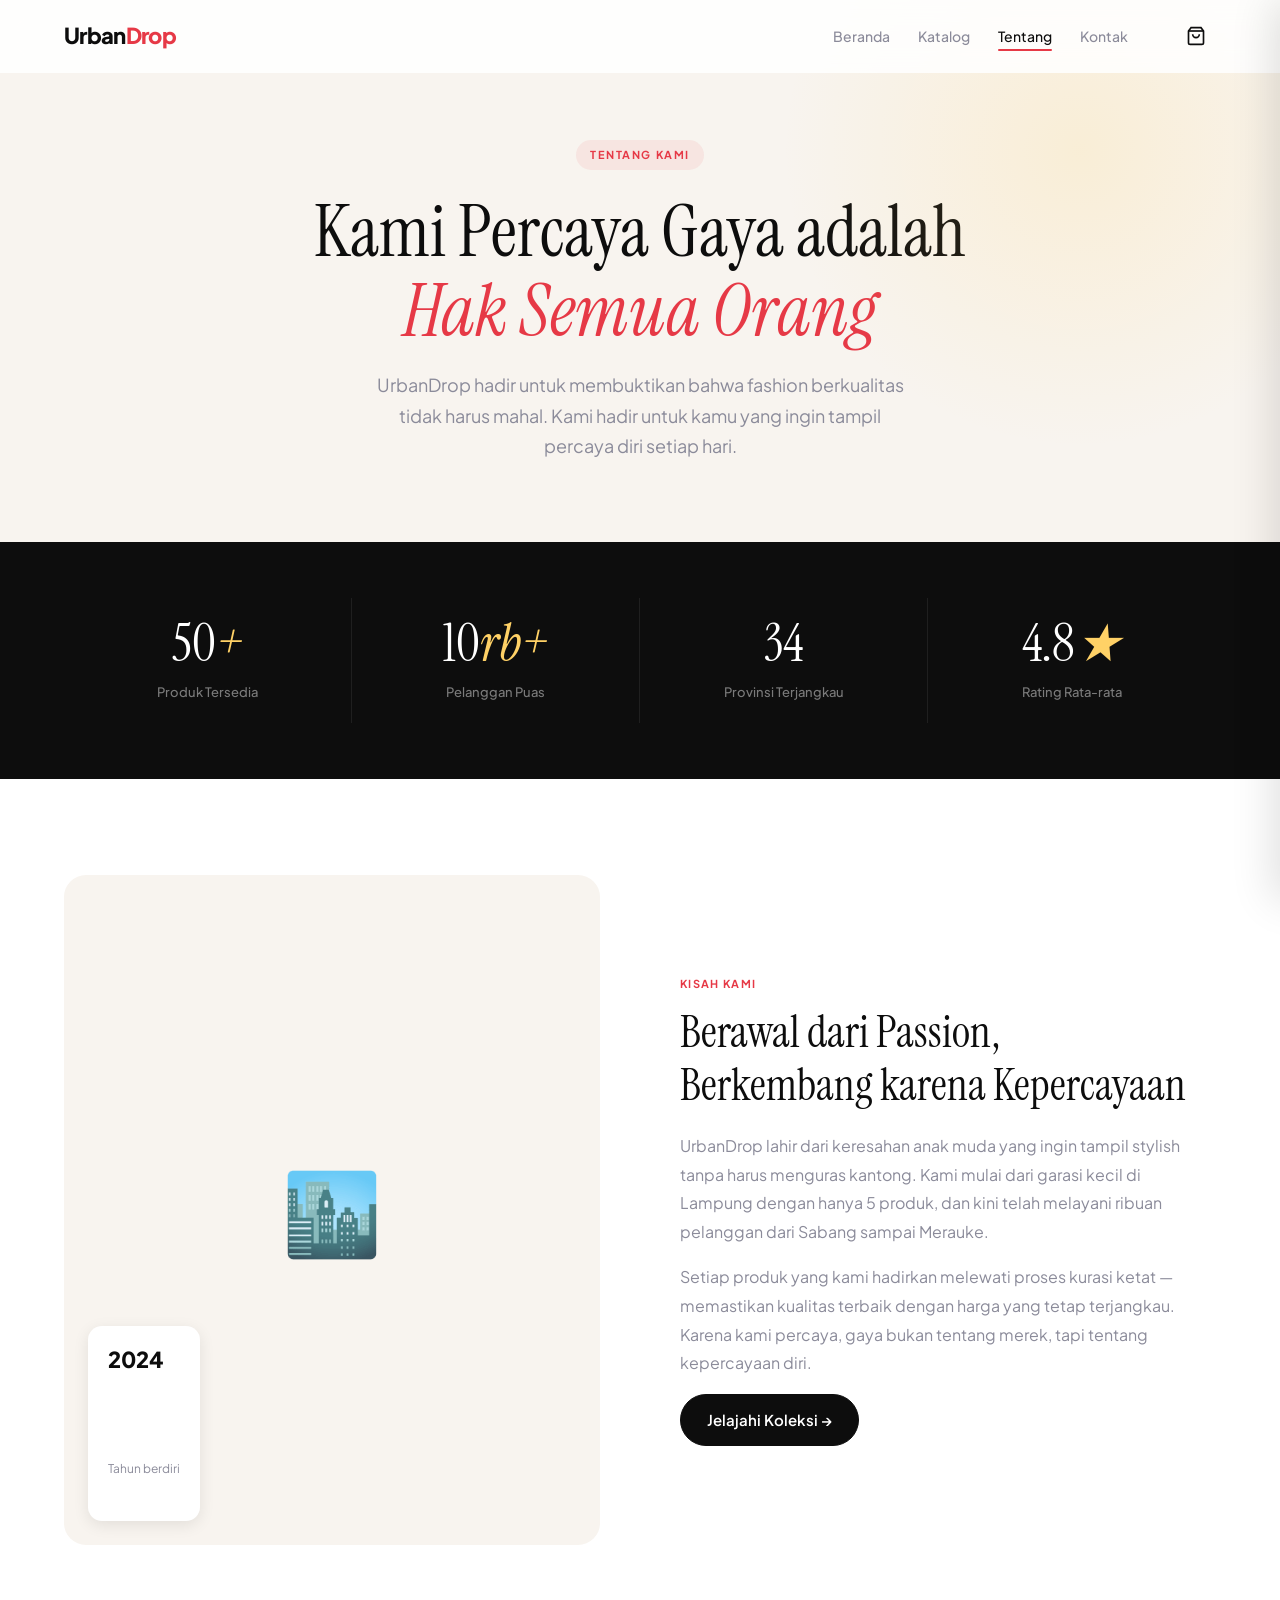
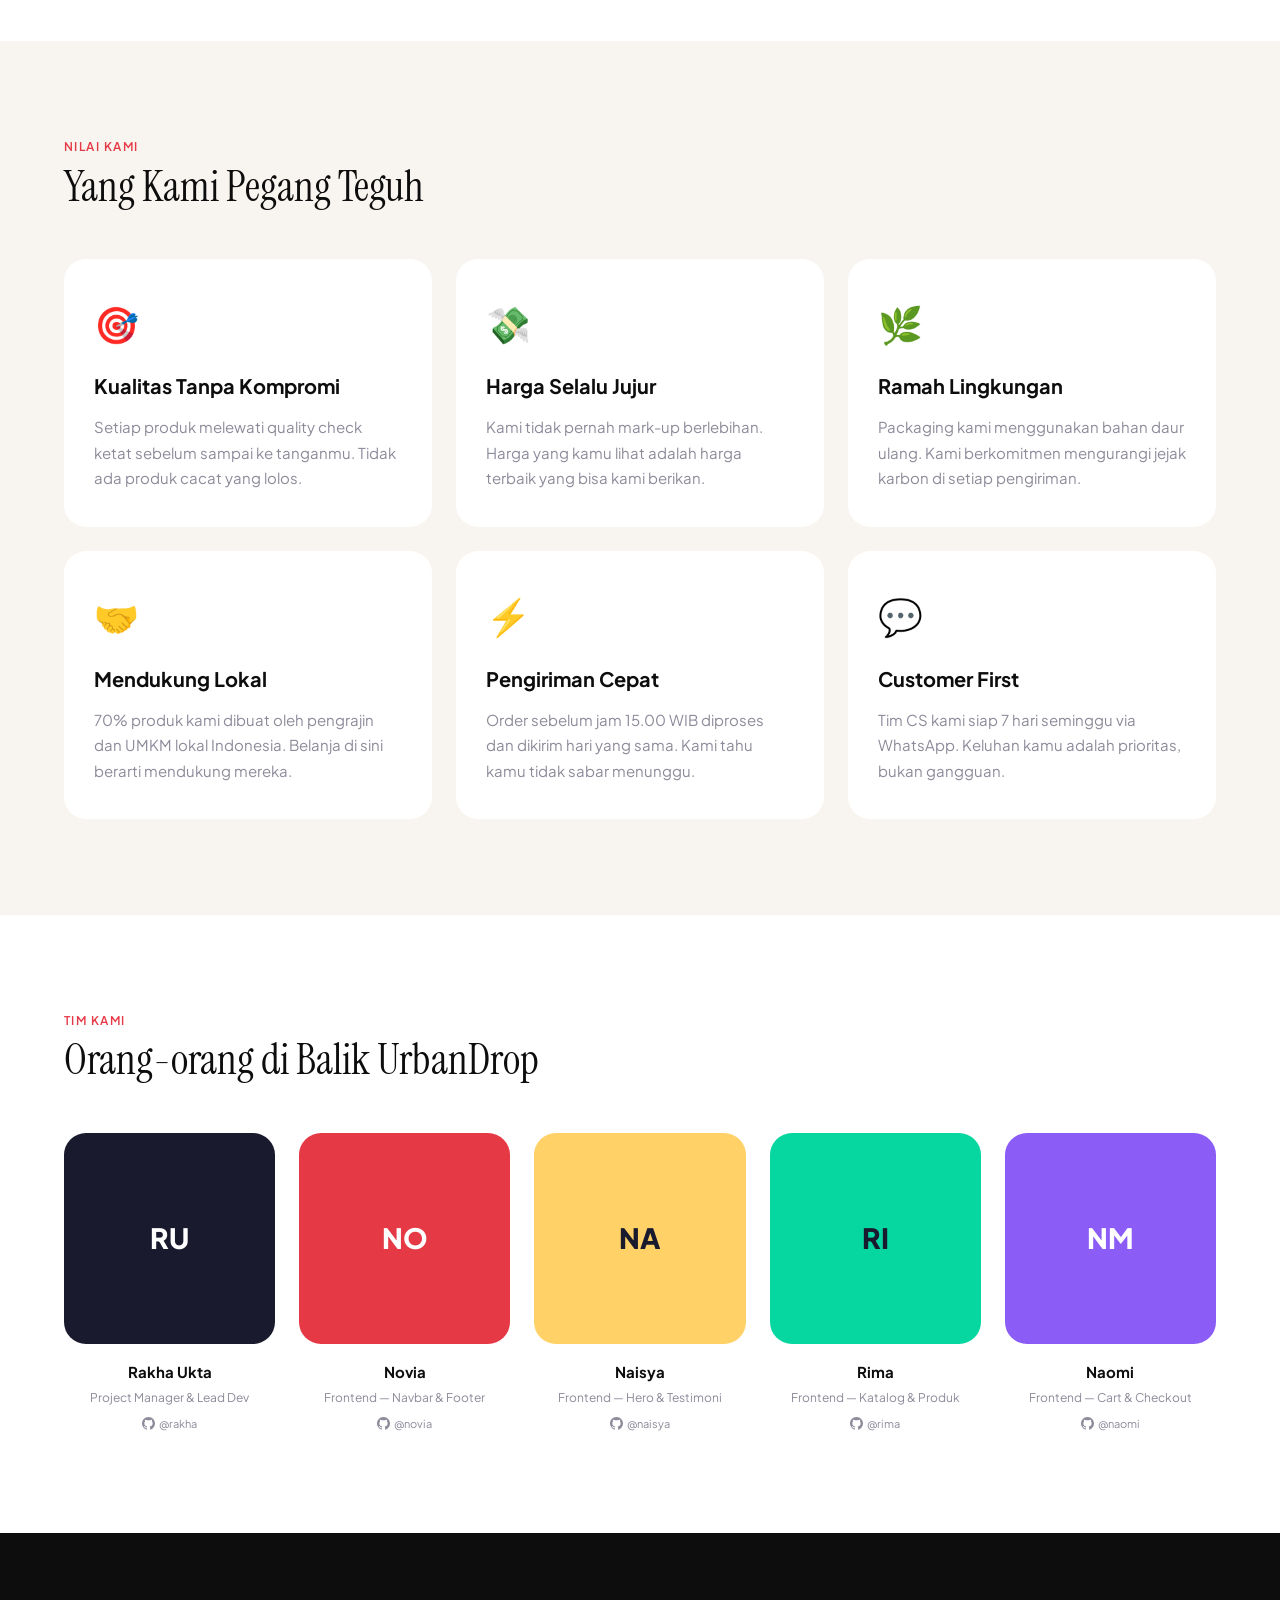
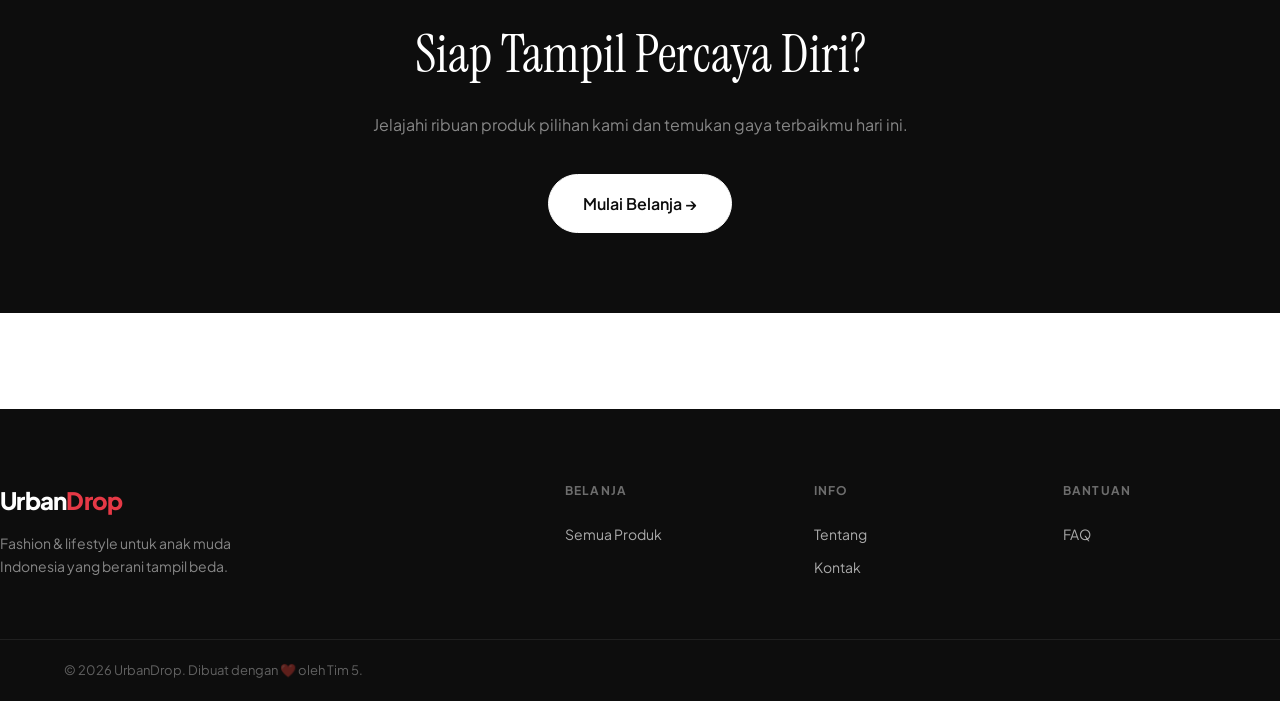
==== pages/about.html @ ba740ab7 "feat : added contents in about.html" ====
<!DOCTYPE html>
<html lang="id">
<head>
  <meta charset="UTF-8" />
  <meta name="viewport" content="width=device-width, initial-scale=1.0" />
  <title>Tentang Kami — UrbanDrop</title>
  <link rel="preconnect" href="https://fonts.googleapis.com" />
  <link href="https://fonts.googleapis.com/css2?family=Plus+Jakarta+Sans:wght@300;400;500;600;700;800&family=Instrument+Serif:ital@0;1&display=swap" rel="stylesheet" />
  <link rel="stylesheet" href="../css/base.css" />
  <link rel="stylesheet" href="../css/navbar.css" />
  <link rel="stylesheet" href="../css/footer.css" />
  <link rel="stylesheet" href="../css/cart.css" />
  <style>

    /* Page Hero */
    .about-hero {
      padding-top: 140px;
      padding-bottom: 80px;
      background: var(--cream);
      text-align: center;
      position: relative;
      overflow: hidden;
    }
    .about-hero::before {
      content: '';
      position: absolute;
      width: 600px; height: 600px;
      border-radius: 50%;
      background: radial-gradient(circle, rgba(255,209,102,.18) 0%, transparent 70%);
      top: -150px; right: -100px;
      pointer-events: none;
    }
    .about-hero__label {
      display: inline-block;
      font-size: 11px;
      font-weight: 700;
      letter-spacing: .14em;
      text-transform: uppercase;
      color: var(--accent-2);
      background: rgba(230,57,70,.08);
      padding: 6px 14px;
      border-radius: var(--radius-pill);
      margin-bottom: 22px;
    }
    .about-hero__title {
      font-family: var(--font-serif);
      font-size: clamp(40px, 7vw, 72px);
      font-weight: 400;
      line-height: 1.1;
      color: var(--black);
      margin-bottom: 20px;
      max-width: 760px;
      margin-left: auto;
      margin-right: auto;
    }
    .about-hero__title em { font-style: italic; color: var(--accent-2); }
    .about-hero__sub {
      font-size: 18px;
      color: var(--muted);
      line-height: 1.7;
      max-width: 540px;
      margin: 0 auto;
    }

    /* Stats */
    .stats-strip {
      background: var(--black);
      padding: 56px 0;
    }
    .stats-grid {
      display: grid;
      grid-template-columns: repeat(4, 1fr);
      gap: 0;
    }
    .stat-item {
      text-align: center;
      padding: 20px;
      border-right: 1px solid rgba(255,255,255,.08);
    }
    .stat-item:last-child { border-right: none; }
    .stat-item__num {
      display: block;
      font-family: var(--font-serif);
      font-size: clamp(36px, 5vw, 52px);
      font-weight: 400;
      color: var(--white);
      line-height: 1;
      margin-bottom: 8px;
    }
    .stat-item__num em { font-style: italic; color: var(--gold); }
    .stat-item__label {
      font-size: 13px;
      color: rgba(255,255,255,.45);
      font-weight: 500;
    }

    /* Story Section */
    .story-section { padding: var(--section-gap) 0; }
    .story-layout {
      display: grid;
      grid-template-columns: 1fr 1fr;
      gap: 80px;
      align-items: center;
    }
    .story-visual {
      background: var(--cream);
      border-radius: var(--radius-lg);
      aspect-ratio: 4/5;
      display: flex;
      align-items: center;
      justify-content: center;
      font-size: 80px;
      position: relative;
      overflow: hidden;
    }
    .story-visual__badge {
      position: absolute;
      bottom: 24px; left: 24px;
      background: var(--white);
      border-radius: var(--radius-md);
      padding: 16px 20px;
      box-shadow: var(--shadow-md);
    }
    .story-visual__badge strong { display: block; font-size: 22px; font-weight: 800; }
    .story-visual__badge span  { font-size: 12px; color: var(--muted); }
    .story-eyebrow {
      font-size: 11px;
      font-weight: 700;
      letter-spacing: .12em;
      text-transform: uppercase;
      color: var(--accent-2);
      margin-bottom: 14px;
    }
    .story-title {
      font-family: var(--font-serif);
      font-size: clamp(30px, 4vw, 44px);
      font-weight: 400;
      line-height: 1.2;
      color: var(--black);
      margin-bottom: 20px;
    }
    .story-body {
      font-size: 16px;
      color: var(--muted);
      line-height: 1.8;
      margin-bottom: 16px;
    }

    /* Values */
    .values-section {
      padding: var(--section-gap) 0;
      background: var(--cream);
    }
    .values-grid {
      display: grid;
      grid-template-columns: repeat(3, 1fr);
      gap: 24px;
      margin-top: 48px;
    }
    .value-card {
      background: var(--white);
      border-radius: var(--radius-lg);
      padding: 36px 30px;
      transition: all var(--ease);
    }
    .value-card:hover { transform: translateY(-4px); box-shadow: var(--shadow-md); }
    .value-card__icon {
      font-size: 36px;
      margin-bottom: 18px;
      display: block;
    }
    .value-card__title {
      font-size: 20px;
      font-weight: 700;
      margin-bottom: 12px;
      color: var(--black);
    }
    .value-card__desc {
      font-size: 15px;
      color: var(--muted);
      line-height: 1.7;
    }

    /* Team */
    .team-section { padding: var(--section-gap) 0; }
    .team-grid {
      display: grid;
      grid-template-columns: repeat(5, 1fr);
      gap: 24px;
      margin-top: 48px;
    }
    .team-card {
      text-align: center;
    }
    .team-card__avatar {
      width: 100%;
      aspect-ratio: 1;
      border-radius: var(--radius-lg);
      display: flex;
      align-items: center;
      justify-content: center;
      font-size: 48px;
      margin-bottom: 16px;
      font-family: var(--font-display);
      font-weight: 800;
      font-size: 28px;
      color: var(--white);
    }
    .team-card__name {
      font-size: 15px;
      font-weight: 700;
      color: var(--black);
      margin-bottom: 4px;
    }
    .team-card__role {
      font-size: 12px;
      color: var(--muted);
    }
    .team-card__github {
      display: inline-flex;
      align-items: center;
      gap: 4px;
      font-size: 11px;
      color: var(--muted);
      margin-top: 8px;
      transition: color var(--ease);
    }
    .team-card__github:hover { color: var(--black); }

    /* CTA Strip */
    .about-cta {
      background: var(--black);
      padding: 80px 0;
      text-align: center;
    }
    .about-cta h2 {
      font-family: var(--font-serif);
      font-size: clamp(32px, 5vw, 52px);
      font-weight: 400;
      color: var(--white);
      margin-bottom: 16px;
    }
    .about-cta p {
      font-size: 16px;
      color: rgba(255,255,255,.5);
      margin-bottom: 36px;
    }

    @media (max-width: 960px) {
      .stats-grid { grid-template-columns: repeat(2, 1fr); }
      .stat-item:nth-child(2) { border-right: none; }
      .story-layout { grid-template-columns: 1fr; gap: 40px; }
      .story-visual { max-width: 400px; margin: 0 auto; }
      .values-grid { grid-template-columns: repeat(2, 1fr); }
      .team-grid   { grid-template-columns: repeat(3, 1fr); }
    }
    @media (max-width: 600px) {
      .values-grid { grid-template-columns: 1fr; }
      .team-grid   { grid-template-columns: repeat(2, 1fr); }
    }
  </style>
</head>
<body>

  <!-- NAVBAR (NOVIA) -->
  <header class="navbar" id="navbar">
    <div class="container navbar__inner">
      <a href="../index.html" class="navbar__logo">Urban<span>Drop</span></a>
      <nav class="navbar__links" id="navLinks">
        <a href="../index.html" class="nav-link">Beranda</a>
        <a href="catalog.html" class="nav-link">Katalog</a>
        <a href="about.html" class="nav-link active">Tentang</a>
        <a href="contact.html" class="nav-link">Kontak</a>
      </nav>
      <div class="navbar__actions">
        <button class="btn-icon cart-btn" id="cartToggle">
          <svg width="20" height="20" viewBox="0 0 24 24" fill="none" stroke="currentColor" stroke-width="2"><path d="M6 2 3 6v14a2 2 0 0 0 2 2h14a2 2 0 0 0 2-2V6l-3-4z"/><line x1="3" y1="6" x2="21" y2="6"/><path d="M16 10a4 4 0 0 1-8 0"/></svg>
          <span class="cart-badge" id="cartBadge">0</span>
        </button>
        <button class="hamburger" id="hamburger"><span></span><span></span><span></span></button>
      </div>
    </div>
  </header>
  <div class="mobile-nav" id="mobileNav">
    <a href="../index.html" class="mobile-nav__link" onclick="closeMobileNav()">Beranda</a>
    <a href="catalog.html" class="mobile-nav__link" onclick="closeMobileNav()">Katalog</a>
    <a href="about.html" class="mobile-nav__link" onclick="closeMobileNav()">Tentang</a>
    <a href="contact.html" class="mobile-nav__link" onclick="closeMobileNav()">Kontak</a>
  </div>

  <!-- Hero -->
  <section class="about-hero">
    <div class="container">
      <span class="about-hero__label">Tentang Kami</span>
      <h1 class="about-hero__title">
        Kami Percaya Gaya adalah<br/><em>Hak Semua Orang</em>
      </h1>
      <p class="about-hero__sub">
        UrbanDrop hadir untuk membuktikan bahwa fashion berkualitas tidak harus mahal.
        Kami hadir untuk kamu yang ingin tampil percaya diri setiap hari.
      </p>
    </div>
  </section>

  <!-- Stats -->
  <section class="stats-strip">
    <div class="container">
      <div class="stats-grid">
        <div class="stat-item" data-animate>
          <span class="stat-item__num">50<em>+</em></span>
          <span class="stat-item__label">Produk Tersedia</span>
        </div>
        <div class="stat-item" data-animate data-delay="0.1">
          <span class="stat-item__num">10<em>rb+</em></span>
          <span class="stat-item__label">Pelanggan Puas</span>
        </div>
        <div class="stat-item" data-animate data-delay="0.2">
          <span class="stat-item__num">34<em></em></span>
          <span class="stat-item__label">Provinsi Terjangkau</span>
        </div>
        <div class="stat-item" data-animate data-delay="0.3">
          <span class="stat-item__num">4.8<em>★</em></span>
          <span class="stat-item__label">Rating Rata-rata</span>
        </div>
      </div>
    </div>
  </section>

  <!-- Story -->
  <section class="story-section">
    <div class="container">
      <div class="story-layout">
        <div class="story-visual" data-animate>
          🏙️
          <div class="story-visual__badge">
            <strong>2024</strong>
            <span>Tahun berdiri</span>
          </div>
        </div>
        <div data-animate data-delay="0.15">
          <p class="story-eyebrow">Kisah Kami</p>
          <h2 class="story-title">Berawal dari Passion,<br/>Berkembang karena Kepercayaan</h2>
          <p class="story-body">
            UrbanDrop lahir dari keresahan anak muda yang ingin tampil stylish
            tanpa harus menguras kantong. Kami mulai dari garasi kecil di Lampung
            dengan hanya 5 produk, dan kini telah melayani ribuan pelanggan
            dari Sabang sampai Merauke.
          </p>
          <p class="story-body">
            Setiap produk yang kami hadirkan melewati proses kurasi ketat —
            memastikan kualitas terbaik dengan harga yang tetap terjangkau.
            Karena kami percaya, gaya bukan tentang merek, tapi tentang
            kepercayaan diri.
          </p>
          <a href="catalog.html" class="btn btn--primary">Jelajahi Koleksi →</a>
        </div>
      </div>
    </div>
  </section>

  <!-- Values -->
  <section class="values-section">
    <div class="container">
      <div class="section-header" data-animate>
        <div>
          <p class="section-eyebrow">Nilai Kami</p>
          <h2 class="section-title">Yang Kami Pegang Teguh</h2>
        </div>
      </div>
      <div class="values-grid">
        <div class="value-card" data-animate data-delay="0.1">
          <span class="value-card__icon">🎯</span>
          <h3 class="value-card__title">Kualitas Tanpa Kompromi</h3>
          <p class="value-card__desc">Setiap produk melewati quality check ketat sebelum sampai ke tanganmu. Tidak ada produk cacat yang lolos.</p>
        </div>
        <div class="value-card" data-animate data-delay="0.2">
          <span class="value-card__icon">💸</span>
          <h3 class="value-card__title">Harga Selalu Jujur</h3>
          <p class="value-card__desc">Kami tidak pernah mark-up berlebihan. Harga yang kamu lihat adalah harga terbaik yang bisa kami berikan.</p>
        </div>
        <div class="value-card" data-animate data-delay="0.3">
          <span class="value-card__icon">🌿</span>
          <h3 class="value-card__title">Ramah Lingkungan</h3>
          <p class="value-card__desc">Packaging kami menggunakan bahan daur ulang. Kami berkomitmen mengurangi jejak karbon di setiap pengiriman.</p>
        </div>
        <div class="value-card" data-animate data-delay="0.1">
          <span class="value-card__icon">🤝</span>
          <h3 class="value-card__title">Mendukung Lokal</h3>
          <p class="value-card__desc">70% produk kami dibuat oleh pengrajin dan UMKM lokal Indonesia. Belanja di sini berarti mendukung mereka.</p>
        </div>
        <div class="value-card" data-animate data-delay="0.2">
          <span class="value-card__icon">⚡</span>
          <h3 class="value-card__title">Pengiriman Cepat</h3>
          <p class="value-card__desc">Order sebelum jam 15.00 WIB diproses dan dikirim hari yang sama. Kami tahu kamu tidak sabar menunggu.</p>
        </div>
        <div class="value-card" data-animate data-delay="0.3">
          <span class="value-card__icon">💬</span>
          <h3 class="value-card__title">Customer First</h3>
          <p class="value-card__desc">Tim CS kami siap 7 hari seminggu via WhatsApp. Keluhan kamu adalah prioritas, bukan gangguan.</p>
        </div>
      </div>
    </div>
  </section>

  <!-- Team -->
  <section class="team-section">
    <div class="container">
      <div class="section-header" data-animate>
        <div>
          <p class="section-eyebrow">Tim Kami</p>
          <h2 class="section-title">Orang-orang di Balik UrbanDrop</h2>
        </div>
      </div>
      <div class="team-grid">
        <div class="team-card" data-animate data-delay="0.1">
          <div class="team-card__avatar" style="background:#1A1A2E">RU</div>
          <p class="team-card__name">Rakha Ukta</p>
          <p class="team-card__role">Project Manager &amp; Lead Dev</p>
          <a href="https://github.com" class="team-card__github" target="_blank">
            <svg width="13" height="13" viewBox="0 0 24 24" fill="currentColor"><path d="M12 0c-6.626 0-12 5.373-12 12 0 5.302 3.438 9.8 8.207 11.387.599.111.793-.261.793-.577v-2.234c-3.338.726-4.033-1.416-4.033-1.416-.546-1.387-1.333-1.756-1.333-1.756-1.089-.745.083-.729.083-.729 1.205.084 1.839 1.237 1.839 1.237 1.07 1.834 2.807 1.304 3.492.997.107-.775.418-1.305.762-1.604-2.665-.305-5.467-1.334-5.467-5.931 0-1.311.469-2.381 1.236-3.221-.124-.303-.535-1.524.117-3.176 0 0 1.008-.322 3.301 1.23.957-.266 1.983-.399 3.003-.404 1.02.005 2.047.138 3.006.404 2.291-1.552 3.297-1.23 3.297-1.23.653 1.653.242 2.874.118 3.176.77.84 1.235 1.911 1.235 3.221 0 4.609-2.807 5.624-5.479 5.921.43.372.823 1.102.823 2.222v3.293c0 .319.192.694.801.576 4.765-1.589 8.199-6.086 8.199-11.386 0-6.627-5.373-12-12-12z"/></svg>
            @rakha
          </a>
        </div>
        <div class="team-card" data-animate data-delay="0.15">
          <div class="team-card__avatar" style="background:#E63946">NO</div>
          <p class="team-card__name">Novia</p>
          <p class="team-card__role">Frontend — Navbar &amp; Footer</p>
          <a href="https://github.com" class="team-card__github" target="_blank">
            <svg width="13" height="13" viewBox="0 0 24 24" fill="currentColor"><path d="M12 0c-6.626 0-12 5.373-12 12 0 5.302 3.438 9.8 8.207 11.387.599.111.793-.261.793-.577v-2.234c-3.338.726-4.033-1.416-4.033-1.416-.546-1.387-1.333-1.756-1.333-1.756-1.089-.745.083-.729.083-.729 1.205.084 1.839 1.237 1.839 1.237 1.07 1.834 2.807 1.304 3.492.997.107-.775.418-1.305.762-1.604-2.665-.305-5.467-1.334-5.467-5.931 0-1.311.469-2.381 1.236-3.221-.124-.303-.535-1.524.117-3.176 0 0 1.008-.322 3.301 1.23.957-.266 1.983-.399 3.003-.404 1.02.005 2.047.138 3.006.404 2.291-1.552 3.297-1.23 3.297-1.23.653 1.653.242 2.874.118 3.176.77.84 1.235 1.911 1.235 3.221 0 4.609-2.807 5.624-5.479 5.921.43.372.823 1.102.823 2.222v3.293c0 .319.192.694.801.576 4.765-1.589 8.199-6.086 8.199-11.386 0-6.627-5.373-12-12-12z"/></svg>
            @novia
          </a>
        </div>
        <div class="team-card" data-animate data-delay="0.2">
          <div class="team-card__avatar" style="background:#FFD166;color:#1A1A2E">NA</div>
          <p class="team-card__name">Naisya</p>
          <p class="team-card__role">Frontend — Hero &amp; Testimoni</p>
          <a href="https://github.com" class="team-card__github" target="_blank">
            <svg width="13" height="13" viewBox="0 0 24 24" fill="currentColor"><path d="M12 0c-6.626 0-12 5.373-12 12 0 5.302 3.438 9.8 8.207 11.387.599.111.793-.261.793-.577v-2.234c-3.338.726-4.033-1.416-4.033-1.416-.546-1.387-1.333-1.756-1.333-1.756-1.089-.745.083-.729.083-.729 1.205.084 1.839 1.237 1.839 1.237 1.07 1.834 2.807 1.304 3.492.997.107-.775.418-1.305.762-1.604-2.665-.305-5.467-1.334-5.467-5.931 0-1.311.469-2.381 1.236-3.221-.124-.303-.535-1.524.117-3.176 0 0 1.008-.322 3.301 1.23.957-.266 1.983-.399 3.003-.404 1.02.005 2.047.138 3.006.404 2.291-1.552 3.297-1.23 3.297-1.23.653 1.653.242 2.874.118 3.176.77.84 1.235 1.911 1.235 3.221 0 4.609-2.807 5.624-5.479 5.921.43.372.823 1.102.823 2.222v3.293c0 .319.192.694.801.576 4.765-1.589 8.199-6.086 8.199-11.386 0-6.627-5.373-12-12-12z"/></svg>
            @naisya
          </a>
        </div>
        <div class="team-card" data-animate data-delay="0.25">
          <div class="team-card__avatar" style="background:#06D6A0;color:#1A1A2E">RI</div>
          <p class="team-card__name">Rima</p>
          <p class="team-card__role">Frontend — Katalog &amp; Produk</p>
          <a href="https://github.com" class="team-card__github" target="_blank">
            <svg width="13" height="13" viewBox="0 0 24 24" fill="currentColor"><path d="M12 0c-6.626 0-12 5.373-12 12 0 5.302 3.438 9.8 8.207 11.387.599.111.793-.261.793-.577v-2.234c-3.338.726-4.033-1.416-4.033-1.416-.546-1.387-1.333-1.756-1.333-1.756-1.089-.745.083-.729.083-.729 1.205.084 1.839 1.237 1.839 1.237 1.07 1.834 2.807 1.304 3.492.997.107-.775.418-1.305.762-1.604-2.665-.305-5.467-1.334-5.467-5.931 0-1.311.469-2.381 1.236-3.221-.124-.303-.535-1.524.117-3.176 0 0 1.008-.322 3.301 1.23.957-.266 1.983-.399 3.003-.404 1.02.005 2.047.138 3.006.404 2.291-1.552 3.297-1.23 3.297-1.23.653 1.653.242 2.874.118 3.176.77.84 1.235 1.911 1.235 3.221 0 4.609-2.807 5.624-5.479 5.921.43.372.823 1.102.823 2.222v3.293c0 .319.192.694.801.576 4.765-1.589 8.199-6.086 8.199-11.386 0-6.627-5.373-12-12-12z"/></svg>
            @rima
          </a>
        </div>
        <div class="team-card" data-animate data-delay="0.3">
          <div class="team-card__avatar" style="background:#8B5CF6">NM</div>
          <p class="team-card__name">Naomi</p>
          <p class="team-card__role">Frontend — Cart &amp; Checkout</p>
          <a href="https://github.com" class="team-card__github" target="_blank">
            <svg width="13" height="13" viewBox="0 0 24 24" fill="currentColor"><path d="M12 0c-6.626 0-12 5.373-12 12 0 5.302 3.438 9.8 8.207 11.387.599.111.793-.261.793-.577v-2.234c-3.338.726-4.033-1.416-4.033-1.416-.546-1.387-1.333-1.756-1.333-1.756-1.089-.745.083-.729.083-.729 1.205.084 1.839 1.237 1.839 1.237 1.07 1.834 2.807 1.304 3.492.997.107-.775.418-1.305.762-1.604-2.665-.305-5.467-1.334-5.467-5.931 0-1.311.469-2.381 1.236-3.221-.124-.303-.535-1.524.117-3.176 0 0 1.008-.322 3.301 1.23.957-.266 1.983-.399 3.003-.404 1.02.005 2.047.138 3.006.404 2.291-1.552 3.297-1.23 3.297-1.23.653 1.653.242 2.874.118 3.176.77.84 1.235 1.911 1.235 3.221 0 4.609-2.807 5.624-5.479 5.921.43.372.823 1.102.823 2.222v3.293c0 .319.192.694.801.576 4.765-1.589 8.199-6.086 8.199-11.386 0-6.627-5.373-12-12-12z"/></svg>
            @naomi
          </a>
        </div>
      </div>
    </div>
  </section>

  <!-- CTA -->
  <section class="about-cta">
    <div class="container">
      <h2>Siap Tampil Percaya Diri?</h2>
      <p>Jelajahi ribuan produk pilihan kami dan temukan gaya terbaikmu hari ini.</p>
      <a href="catalog.html" class="btn btn--white btn--lg">Mulai Belanja →</a>
    </div>
  </section>

  <!-- Footer (NOVIA) -->
  <footer class="footer">
    <div class="container footer__top">
      <div class="footer__brand">
        <a href="../index.html" class="footer__logo">Urban<span>Drop</span></a>
        <p class="footer__tagline">Fashion & lifestyle untuk anak muda Indonesia yang berani tampil beda.</p>
      </div>
      <div class="footer__links-group">
        <div class="footer__col"><h4>Belanja</h4><a href="catalog.html">Semua Produk</a></div>
        <div class="footer__col"><h4>Info</h4><a href="about.html">Tentang</a><a href="contact.html">Kontak</a></div>
        <div class="footer__col"><h4>Bantuan</h4><a href="#">FAQ</a></div>
      </div>
    </div>
    <div class="footer__bottom"><div class="container"><p>© 2026 UrbanDrop. Dibuat dengan ❤️ oleh Tim 5.</p></div></div>
  </footer>

  <div class="cart-overlay" id="cartOverlay"></div>
  <aside class="cart-sidebar" id="cartSidebar">
    <div class="cart-sidebar__header"><h3>Keranjang</h3><button class="cart-close" id="cartClose">✕</button></div>
    <div class="cart-sidebar__body" id="cartBody"></div>
    <div class="cart-sidebar__footer" id="cartFooter"></div>
  </aside>
  <div class="toast" id="toast"></div>

  <script src="../js/data.js"></script>
  <script src="../js/utils.js"></script>
  <script src="../js/navbar.js"></script>
  <script src="../js/cart.js"></script>
  <script>document.addEventListener('DOMContentLoaded', initScrollAnimations);</script>
</body>
</html>
---- css/base.css ----
@import url('https://fonts.googleapis.com/css2?family=Plus+Jakarta+Sans:wght@300;400;500;600;700;800&family=Instrument+Serif:ital@0;1&display=swap');

/* ─── CSS Variables ─── */
:root {
  /* Brand Colors */
  --black:       #0D0D0D;
  --white:       #FFFFFF;
  --cream:       #F8F4EF;
  --cream-dark:  #EDE8E1;
  --accent:      #1A1A2E;
  --accent-2:    #E63946;
  --gold:        #FFD166;
  --green:       #06D6A0;
  --muted:       #8B8B9A;
  --border:      #E8E4DE;

  /* Typography */
  --font-sans:   'Plus Jakarta Sans', sans-serif;
  --font-serif:  'Instrument Serif', serif;

  /* Spacing */
  --container-max: 1280px;
  --container-pad: clamp(20px, 5vw, 64px);
  --section-gap:   96px;
  --radius-sm:     8px;
  --radius-md:     14px;
  --radius-lg:     22px;
  --radius-pill:   999px;

  /* Shadow */
  --shadow-sm:  0 1px 3px rgba(0,0,0,.07), 0 1px 2px rgba(0,0,0,.05);
  --shadow-md:  0 4px 16px rgba(0,0,0,.09);
  --shadow-lg:  0 12px 40px rgba(0,0,0,.12);

  /* Transition */
  --ease: 0.22s cubic-bezier(.4,0,.2,1);
}

/* ─── Reset ─── */
*, *::before, *::after { box-sizing: border-box; margin: 0; padding: 0; }
html { scroll-behavior: smooth; font-size: 16px; -webkit-text-size-adjust: 100%; }
body {
  font-family: var(--font-sans);
  background: var(--white);
  color: var(--black);
  line-height: 1.6;
  overflow-x: hidden;
}
img, svg { max-width: 100%; display: block; }
a { text-decoration: none; color: inherit; }
ul, ol { list-style: none; }
button { cursor: pointer; font-family: inherit; border: none; background: none; }
input, textarea, select { font-family: inherit; }

/* ─── Container ─── */
.container {
  max-width: var(--container-max);
  margin: 0 auto;
  padding: 0 var(--container-pad);
}

/* ─── Section ─── */
.section { padding: var(--section-gap) 0; }
.section-header {
  display: flex;
  align-items: flex-end;
  justify-content: space-between;
  margin-bottom: 48px;
  gap: 16px;
}
.section-eyebrow {
  font-size: 12px;
  font-weight: 600;
  letter-spacing: .12em;
  text-transform: uppercase;
  color: var(--accent-2);
  margin-bottom: 6px;
}
.section-title {
  font-family: var(--font-serif);
  font-size: clamp(28px, 4vw, 42px);
  font-weight: 400;
  line-height: 1.15;
  color: var(--black);
}

/* ─── Buttons ─── */
.btn {
  display: inline-flex;
  align-items: center;
  gap: 8px;
  font-size: 15px;
  font-weight: 600;
  padding: 13px 26px;
  border-radius: var(--radius-pill);
  transition: all var(--ease);
  cursor: pointer;
  border: 1.5px solid transparent;
  white-space: nowrap;
}
.btn--primary {
  background: var(--black);
  color: var(--white);
  border-color: var(--black);
}
.btn--primary:hover { background: #2d2d2d; transform: translateY(-2px); box-shadow: var(--shadow-md); }
.btn--outline {
  background: transparent;
  color: var(--black);
  border-color: var(--black);
}
.btn--outline:hover { background: var(--black); color: var(--white); transform: translateY(-2px); }
.btn--ghost {
  background: transparent;
  color: var(--black);
  border-color: var(--border);
  font-size: 14px;
  padding: 10px 20px;
}
.btn--ghost:hover { border-color: var(--black); }
.btn--white {
  background: var(--white);
  color: var(--black);
  border-color: var(--white);
}
.btn--white:hover { background: var(--cream); transform: translateY(-2px); }
.btn--danger {
  background: var(--accent-2);
  color: var(--white);
  border-color: var(--accent-2);
}
.btn--lg { padding: 16px 34px; font-size: 16px; }
.btn--sm { padding: 8px 16px; font-size: 13px; }
.btn--full { width: 100%; justify-content: center; }

/* ─── Icon Button ─── */
.btn-icon {
  width: 40px; height: 40px;
  border-radius: 50%;
  display: flex; align-items: center; justify-content: center;
  background: transparent;
  color: var(--black);
  transition: all var(--ease);
  position: relative;
}
.btn-icon:hover { background: var(--cream); }

/* ─── Badge ─── */
.badge {
  display: inline-block;
  padding: 4px 12px;
  border-radius: var(--radius-pill);
  font-size: 11px;
  font-weight: 700;
  letter-spacing: .06em;
  text-transform: uppercase;
}
.badge--sale { background: var(--accent-2); color: var(--white); }
.badge--new  { background: var(--gold);     color: var(--black);  }
.badge--hit  { background: var(--green);    color: var(--black);  }

/* ─── Scroll Animate ─── */
[data-animate] {
  opacity: 0;
  transform: translateY(28px);
  transition: opacity .55s ease, transform .55s ease;
}
[data-animate].visible { opacity: 1; transform: none; }
[data-delay="0.1"]  { transition-delay: .10s; }
[data-delay="0.15"] { transition-delay: .15s; }
[data-delay="0.2"]  { transition-delay: .20s; }
[data-delay="0.3"]  { transition-delay: .30s; }
[data-delay="0.4"]  { transition-delay: .40s; }

/* ─── Toast Notification ─── */
.toast {
  position: fixed;
  bottom: 28px;
  left: 50%;
  transform: translateX(-50%) translateY(80px);
  background: var(--black);
  color: var(--white);
  padding: 13px 24px;
  border-radius: var(--radius-pill);
  font-size: 14px;
  font-weight: 500;
  z-index: 9999;
  opacity: 0;
  transition: all .35s cubic-bezier(.4,0,.2,1);
  white-space: nowrap;
  pointer-events: none;
  box-shadow: var(--shadow-lg);
}
.toast.show {
  opacity: 1;
  transform: translateX(-50%) translateY(0);
}

/* ─── Empty State ─── */
.empty-state {
  text-align: center;
  padding: 64px 24px;
  color: var(--muted);
}
.empty-state__icon { font-size: 48px; margin-bottom: 16px; }
.empty-state h3 { font-size: 20px; color: var(--black); margin-bottom: 8px; }
.empty-state p  { font-size: 15px; margin-bottom: 24px; }

/* ─── Responsive utilities ─── */
@media (max-width: 768px) {
  :root { --section-gap: 60px; }
  .section-header { flex-direction: column; align-items: flex-start; }
}
---- css/navbar.css ----
.navbar {
  position: fixed;
  top: 0; left: 0; right: 0;
  z-index: 1000;
  padding: 16px 0;
  background: rgba(255,255,255,0.85);
  backdrop-filter: blur(14px);
  -webkit-backdrop-filter: blur(14px);
  border-bottom: 1px solid transparent;
  transition: all var(--ease);
}
.navbar.scrolled {
  background: rgba(255,255,255,0.96);
  border-bottom-color: var(--border);
  padding: 11px 0;
  box-shadow: var(--shadow-sm);
}
.navbar__inner {
  display: flex;
  align-items: center;
  gap: 32px;
}
.navbar__logo {
  font-family: var(--font-sans);
  font-weight: 800;
  font-size: 22px;
  letter-spacing: -.03em;
  color: var(--black);
  flex-shrink: 0;
}
.navbar__logo span { color: var(--accent-2); }

.navbar__links {
  display: flex;
  align-items: center;
  gap: 28px;
  margin-left: auto;
}
.nav-link {
  font-size: 14px;
  font-weight: 500;
  color: var(--muted);
  transition: color var(--ease);
  position: relative;
}
.nav-link::after {
  content: '';
  position: absolute;
  bottom: -4px; left: 0;
  width: 0; height: 2px;
  background: var(--accent-2);
  border-radius: 2px;
  transition: width var(--ease);
}
.nav-link:hover,
.nav-link.active { color: var(--black); }
.nav-link.active::after,
.nav-link:hover::after { width: 100%; }

.navbar__actions {
  display: flex;
  align-items: center;
  gap: 4px;
  margin-left: 16px;
}
.cart-badge {
  position: absolute;
  top: 2px; right: 2px;
  width: 17px; height: 17px;
  background: var(--accent-2);
  color: var(--white);
  font-size: 9px;
  font-weight: 700;
  border-radius: 50%;
  display: flex; align-items: center; justify-content: center;
  border: 2px solid var(--white);
  transition: transform var(--ease);
}
.cart-badge.pop { transform: scale(1.4); }

/* Search Bar */
.search-bar {
  background: var(--white);
  border-top: 1px solid var(--border);
  padding: 12px 0;
  display: none;
  animation: slideDown .2s ease;
}
.search-bar.open { display: block; }
@keyframes slideDown { from { opacity:0; transform:translateY(-8px); } to { opacity:1; transform:none; } }
.search-bar .container {
  display: flex;
  align-items: center;
  gap: 12px;
}
.search-bar input {
  flex: 1;
  border: none;
  outline: none;
  font-size: 16px;
  background: transparent;
  color: var(--black);
}
.search-bar input::placeholder { color: var(--muted); }
#searchClose {
  background: none; border: none;
  font-size: 18px; color: var(--muted);
  cursor: pointer;
  transition: color var(--ease);
}
#searchClose:hover { color: var(--black); }

/* Hamburger */
.hamburger {
  display: none;
  flex-direction: column;
  gap: 5px;
  padding: 6px;
  background: none; border: none;
}
.hamburger span {
  display: block;
  width: 22px; height: 1.5px;
  background: var(--black);
  border-radius: 2px;
  transition: all var(--ease);
}
.hamburger.open span:nth-child(1) { transform: rotate(45deg) translate(4.5px, 4.5px); }
.hamburger.open span:nth-child(2) { opacity: 0; }
.hamburger.open span:nth-child(3) { transform: rotate(-45deg) translate(4.5px,-4.5px); }

/* Mobile Nav */
.mobile-nav {
  display: none;
  position: fixed;
  top: 65px; left: 0; right: 0;
  background: var(--white);
  border-bottom: 1px solid var(--border);
  flex-direction: column;
  padding: 20px var(--container-pad) 24px;
  gap: 4px;
  z-index: 999;
  box-shadow: var(--shadow-md);
}
.mobile-nav.open { display: flex; }
.mobile-nav__link {
  font-size: 16px;
  font-weight: 500;
  color: var(--black);
  padding: 10px 0;
  border-bottom: 1px solid var(--border);
}
.mobile-nav__link:last-of-type { border-bottom: none; }

/* ──────────────────────────────────────
   FOOTER
────────────────────────────────────── */
.footer {
  background: var(--black);
  color: var(--white);
  margin-top: var(--section-gap);
}
.footer__top {
  display: grid;
  grid-template-columns: 1.4fr 2fr;
  gap: 64px;
  padding: 72px 0 56px;
}
.footer__logo {
  font-weight: 800;
  font-size: 24px;
  letter-spacing: -.03em;
  color: var(--white);
}
.footer__logo span { color: var(--accent-2); }
.footer__tagline {
  font-size: 14px;
  color: rgba(255,255,255,.5);
  line-height: 1.65;
  margin-top: 12px;
  max-width: 260px;
}
.footer__socials {
  display: flex;
  gap: 12px;
  margin-top: 24px;
}
.social-link {
  width: 38px; height: 38px;
  border-radius: 50%;
  border: 1px solid rgba(255,255,255,.15);
  display: flex; align-items: center; justify-content: center;
  color: rgba(255,255,255,.6);
  transition: all var(--ease);
}
.social-link:hover { border-color: var(--white); color: var(--white); background: rgba(255,255,255,.08); }

.footer__links-group {
  display: grid;
  grid-template-columns: repeat(3,1fr);
  gap: 32px;
}
.footer__col h4 {
  font-size: 12px;
  font-weight: 700;
  letter-spacing: .1em;
  text-transform: uppercase;
  color: rgba(255,255,255,.4);
  margin-bottom: 18px;
}
.footer__col a {
  display: block;
  font-size: 14px;
  color: rgba(255,255,255,.65);
  padding: 5px 0;
  transition: color var(--ease);
}
.footer__col a:hover { color: var(--white); }

.footer__bottom {
  border-top: 1px solid rgba(255,255,255,.08);
  padding: 20px 0;
}
.footer__bottom .container {
  display: flex;
  align-items: center;
  justify-content: space-between;
  flex-wrap: wrap;
  gap: 12px;
}
.footer__bottom p { font-size: 13px; color: rgba(255,255,255,.35); }
.footer__payment {
  display: flex;
  gap: 10px;
}
.footer__payment span {
  font-size: 11px;
  font-weight: 700;
  color: rgba(255,255,255,.4);
  border: 1px solid rgba(255,255,255,.12);
  padding: 4px 10px;
  border-radius: 4px;
  letter-spacing: .05em;
}

/* ── Responsive Navbar & Footer ── */
@media (max-width: 768px) {
  .navbar__links { display: none; }
  .hamburger { display: flex; }
  .footer__top { grid-template-columns: 1fr; gap: 40px; }
  .footer__links-group { grid-template-columns: repeat(2,1fr); }
}
@media (max-width: 480px) {
  .footer__links-group { grid-template-columns: 1fr; }
  .footer__bottom .container { flex-direction: column; align-items: flex-start; }
}
---- css/cart.css ----
/* ─── Cart Sidebar Overlay ─── */
.cart-overlay {
  position: fixed;
  inset: 0;
  background: rgba(0, 0, 0, 0.45);
  z-index: 1100;
  opacity: 0;
  pointer-events: none;
  transition: opacity var(--ease);
  backdrop-filter: blur(2px);
}
.cart-overlay.open {
  opacity: 1;
  pointer-events: all;
}

/* ─── Cart Sidebar ─── */
.cart-sidebar {
  position: fixed;
  top: 0;
  right: 0;
  bottom: 0;
  width: min(420px, 100vw);
  background: var(--white);
  z-index: 1200;
  display: flex;
  flex-direction: column;
  transform: translateX(100%);
  transition: transform 0.35s cubic-bezier(0.4, 0, 0.2, 1);
  box-shadow: -8px 0 40px rgba(0, 0, 0, 0.12);
}
.cart-sidebar.open {
  transform: translateX(0);
}

.cart-sidebar__header {
  display: flex;
  align-items: center;
  justify-content: space-between;
  padding: 20px 24px;
  border-bottom: 1px solid var(--border);
  flex-shrink: 0;
}
.cart-sidebar__header h3 {
  font-size: 17px;
  font-weight: 700;
}
.cart-close {
  width: 34px;
  height: 34px;
  border-radius: 50%;
  background: var(--cream);
  font-size: 16px;
  display: flex;
  align-items: center;
  justify-content: center;
  transition: all var(--ease);
  border: none;
  cursor: pointer;
  color: var(--black);
}
.cart-close:hover {
  background: var(--cream-dark);
}

.cart-sidebar__body {
  flex: 1;
  overflow-y: auto;
  padding: 20px 24px;
  scrollbar-width: thin;
  scrollbar-color: var(--border) transparent;
}
.cart-sidebar__body::-webkit-scrollbar {
  width: 4px;
}
.cart-sidebar__body::-webkit-scrollbar-track {
  background: transparent;
}
.cart-sidebar__body::-webkit-scrollbar-thumb {
  background: var(--border);
  border-radius: 4px;
}

/* ─── Cart Item ─── */
.cart-item {
  display: flex;
  gap: 14px;
  padding: 16px 0;
  border-bottom: 1px solid var(--border);
  animation: fadeInSlide 0.2s ease;
}
.cart-item:last-child {
  border-bottom: none;
}
@keyframes fadeInSlide {
  from {
    opacity: 0;
    transform: translateX(20px);
  }
  to {
    opacity: 1;
    transform: translateX(0);
  }
}

.cart-item__img {
  width: 80px;
  height: 96px;
  border-radius: var(--radius-sm);
  background: var(--cream);
  overflow: hidden;
  flex-shrink: 0;
  display: flex;
  align-items: center;
  justify-content: center;
  font-size: 28px;
}
.cart-item__img img {
  width: 100%;
  height: 100%;
  object-fit: cover;
}

.cart-item__details {
  flex: 1;
  min-width: 0;
}
.cart-item__name {
  font-size: 14px;
  font-weight: 600;
  line-height: 1.35;
  margin-bottom: 4px;
  white-space: nowrap;
  overflow: hidden;
  text-overflow: ellipsis;
}
.cart-item__variant {
  font-size: 12px;
  color: var(--muted);
  margin-bottom: 12px;
}
.cart-item__price-row {
  display: flex;
  align-items: center;
  justify-content: space-between;
  gap: 8px;
}
.cart-item__price {
  font-size: 15px;
  font-weight: 700;
  color: var(--black);
}

/* Quantity Control */
.qty-control {
  display: flex;
  align-items: center;
  gap: 0;
  border: 1px solid var(--border);
  border-radius: var(--radius-pill);
  overflow: hidden;
}
.qty-btn {
  width: 30px;
  height: 30px;
  display: flex;
  align-items: center;
  justify-content: center;
  font-size: 18px;
  font-weight: 300;
  color: var(--black);
  background: none;
  border: none;
  cursor: pointer;
  transition: background var(--ease);
  flex-shrink: 0;
}
.qty-btn:hover {
  background: var(--cream);
}
.qty-value {
  min-width: 28px;
  text-align: center;
  font-size: 14px;
  font-weight: 600;
}

.cart-item__remove {
  font-size: 13px;
  color: var(--muted);
  background: none;
  border: none;
  cursor: pointer;
  padding: 2px 0;
  transition: color var(--ease);
  margin-top: 6px;
  display: block;
}
.cart-item__remove:hover {
  color: var(--accent-2);
}

/* ─── Cart Footer ─── */
.cart-sidebar__footer {
  border-top: 1px solid var(--border);
  padding: 20px 24px 28px;
  flex-shrink: 0;
}
.cart-summary {
  margin-bottom: 16px;
}
.cart-summary__row {
  display: flex;
  justify-content: space-between;
  align-items: center;
  padding: 6px 0;
  font-size: 14px;
}
.cart-summary__row.total {
  font-size: 17px;
  font-weight: 700;
  border-top: 1px solid var(--border);
  margin-top: 8px;
  padding-top: 14px;
}
.cart-summary__row .label {
  color: var(--muted);
}
.cart-summary__row.total .label {
  color: var(--black);
}
.free-tag {
  color: var(--green);
  font-weight: 600;
  font-size: 13px;
}

/* Coupon input */
.coupon-row {
  display: flex;
  gap: 8px;
  margin-bottom: 16px;
}
.coupon-row input {
  flex: 1;
  border: 1px solid var(--border);
  border-radius: var(--radius-pill);
  padding: 10px 16px;
  font-size: 13px;
  outline: none;
  transition: border-color var(--ease);
}
.coupon-row input:focus {
  border-color: var(--black);
}
.coupon-row input::placeholder {
  color: var(--muted);
}

/* Cart Empty */
.cart-empty {
  text-align: center;
  padding: 60px 20px;
}
.cart-empty__icon {
  font-size: 52px;
  margin-bottom: 16px;
}
.cart-empty h4 {
  font-size: 17px;
  font-weight: 600;
  margin-bottom: 8px;
}
.cart-empty p {
  font-size: 14px;
  color: var(--muted);
  margin-bottom: 24px;
}

/* ─── Checkout Page ─── */
.checkout-page {
  padding-top: 90px;
  padding-bottom: var(--section-gap);
}
.checkout-page h1 {
  font-family: var(--font-serif);
  font-size: 36px;
  font-weight: 400;
  margin-bottom: 36px;
}
.checkout-layout {
  display: grid;
  grid-template-columns: 1.2fr 1fr;
  gap: 48px;
  align-items: start;
}

/* Form Section */
.checkout-section {
  background: var(--white);
  border: 1px solid var(--border);
  border-radius: var(--radius-lg);
  padding: 32px;
  margin-bottom: 24px;
}
.checkout-section h2 {
  font-size: 16px;
  font-weight: 700;
  margin-bottom: 24px;
  padding-bottom: 16px;
  border-bottom: 1px solid var(--border);
}

.form-grid {
  display: flex;
  flex-direction: column;
  gap: 18px;
}
.form-row {
  display: grid;
  grid-template-columns: 1fr 1fr;
  gap: 16px;
}
.form-group {
  display: flex;
  flex-direction: column;
  gap: 7px;
}
.form-group label {
  font-size: 13px;
  font-weight: 600;
  color: var(--black);
}
.form-group input,
.form-group select,
.form-group textarea {
  border: 1px solid var(--border);
  border-radius: var(--radius-sm);
  padding: 11px 14px;
  font-size: 14px;
  color: var(--black);
  outline: none;
  transition: border-color var(--ease);
  background: var(--white);
}
.form-group input:focus,
.form-group select:focus,
.form-group textarea:focus {
  border-color: var(--black);
}
.form-group input.error {
  border-color: var(--accent-2);
}
.form-group .field-error {
  font-size: 12px;
  color: var(--accent-2);
  min-height: 16px;
}

/* Payment Methods */
.payment-options {
  display: flex;
  flex-direction: column;
  gap: 12px;
}
.payment-option {
  display: flex;
  align-items: center;
  gap: 14px;
  padding: 14px 18px;
  border: 1.5px solid var(--border);
  border-radius: var(--radius-md);
  cursor: pointer;
  transition: all var(--ease);
}
.payment-option.selected {
  border-color: var(--black);
  background: var(--cream);
}
.payment-option input[type="radio"] {
  accent-color: var(--black);
}
.payment-option__icon {
  font-size: 22px;
}
.payment-option__name {
  font-size: 14px;
  font-weight: 600;
}
.payment-option__sub {
  font-size: 12px;
  color: var(--muted);
  margin-top: 2px;
}

/* Order Summary Box */
.order-summary {
  background: var(--cream);
  border-radius: var(--radius-lg);
  padding: 30px;
  position: sticky;
  top: 90px;
}
.order-summary h2 {
  font-size: 16px;
  font-weight: 700;
  margin-bottom: 20px;
}
.order-item-mini {
  display: flex;
  gap: 12px;
  padding: 12px 0;
  border-bottom: 1px solid var(--border);
}
.order-item-mini:last-of-type {
  border-bottom: none;
}
.order-item-mini__img {
  width: 52px;
  height: 64px;
  background: var(--white);
  border-radius: var(--radius-sm);
  display: flex;
  align-items: center;
  justify-content: center;
  font-size: 22px;
  flex-shrink: 0;
}
.order-item-mini__name {
  font-size: 13px;
  font-weight: 600;
  line-height: 1.3;
}
.order-item-mini__variant {
  font-size: 11px;
  color: var(--muted);
  margin-top: 3px;
}
.order-item-mini__price {
  font-size: 14px;
  font-weight: 700;
  margin-top: 4px;
}

.order-totals {
  margin-top: 20px;
  padding-top: 16px;
  border-top: 1px solid var(--border);
  display: flex;
  flex-direction: column;
  gap: 8px;
}
.order-total-row {
  display: flex;
  justify-content: space-between;
  font-size: 14px;
}
.order-total-row .label {
  color: var(--muted);
}
.order-total-row.grand {
  font-size: 18px;
  font-weight: 700;
  color: var(--black);
  margin-top: 6px;
}

/* Success Page */
.checkout-success {
  text-align: center;
  padding: 100px 24px;
}
.checkout-success__icon {
  font-size: 64px;
  margin-bottom: 20px;
}
.checkout-success h2 {
  font-family: var(--font-serif);
  font-size: 40px;
  font-weight: 400;
  margin-bottom: 14px;
}
.checkout-success p {
  font-size: 16px;
  color: var(--muted);
  margin-bottom: 36px;
}
.order-id {
  font-size: 14px;
  background: var(--cream);
  border-radius: var(--radius-pill);
  padding: 8px 20px;
  display: inline-block;
  font-weight: 600;
  margin-bottom: 36px;
}

/* ── Responsive Checkout ── */
@media (max-width: 900px) {
  .checkout-layout {
    grid-template-columns: 1fr;
  }
  .order-summary {
    position: static;
  }
}
@media (max-width: 560px) {
  .form-row {
    grid-template-columns: 1fr;
  }
  .checkout-section {
    padding: 22px;
  }
}
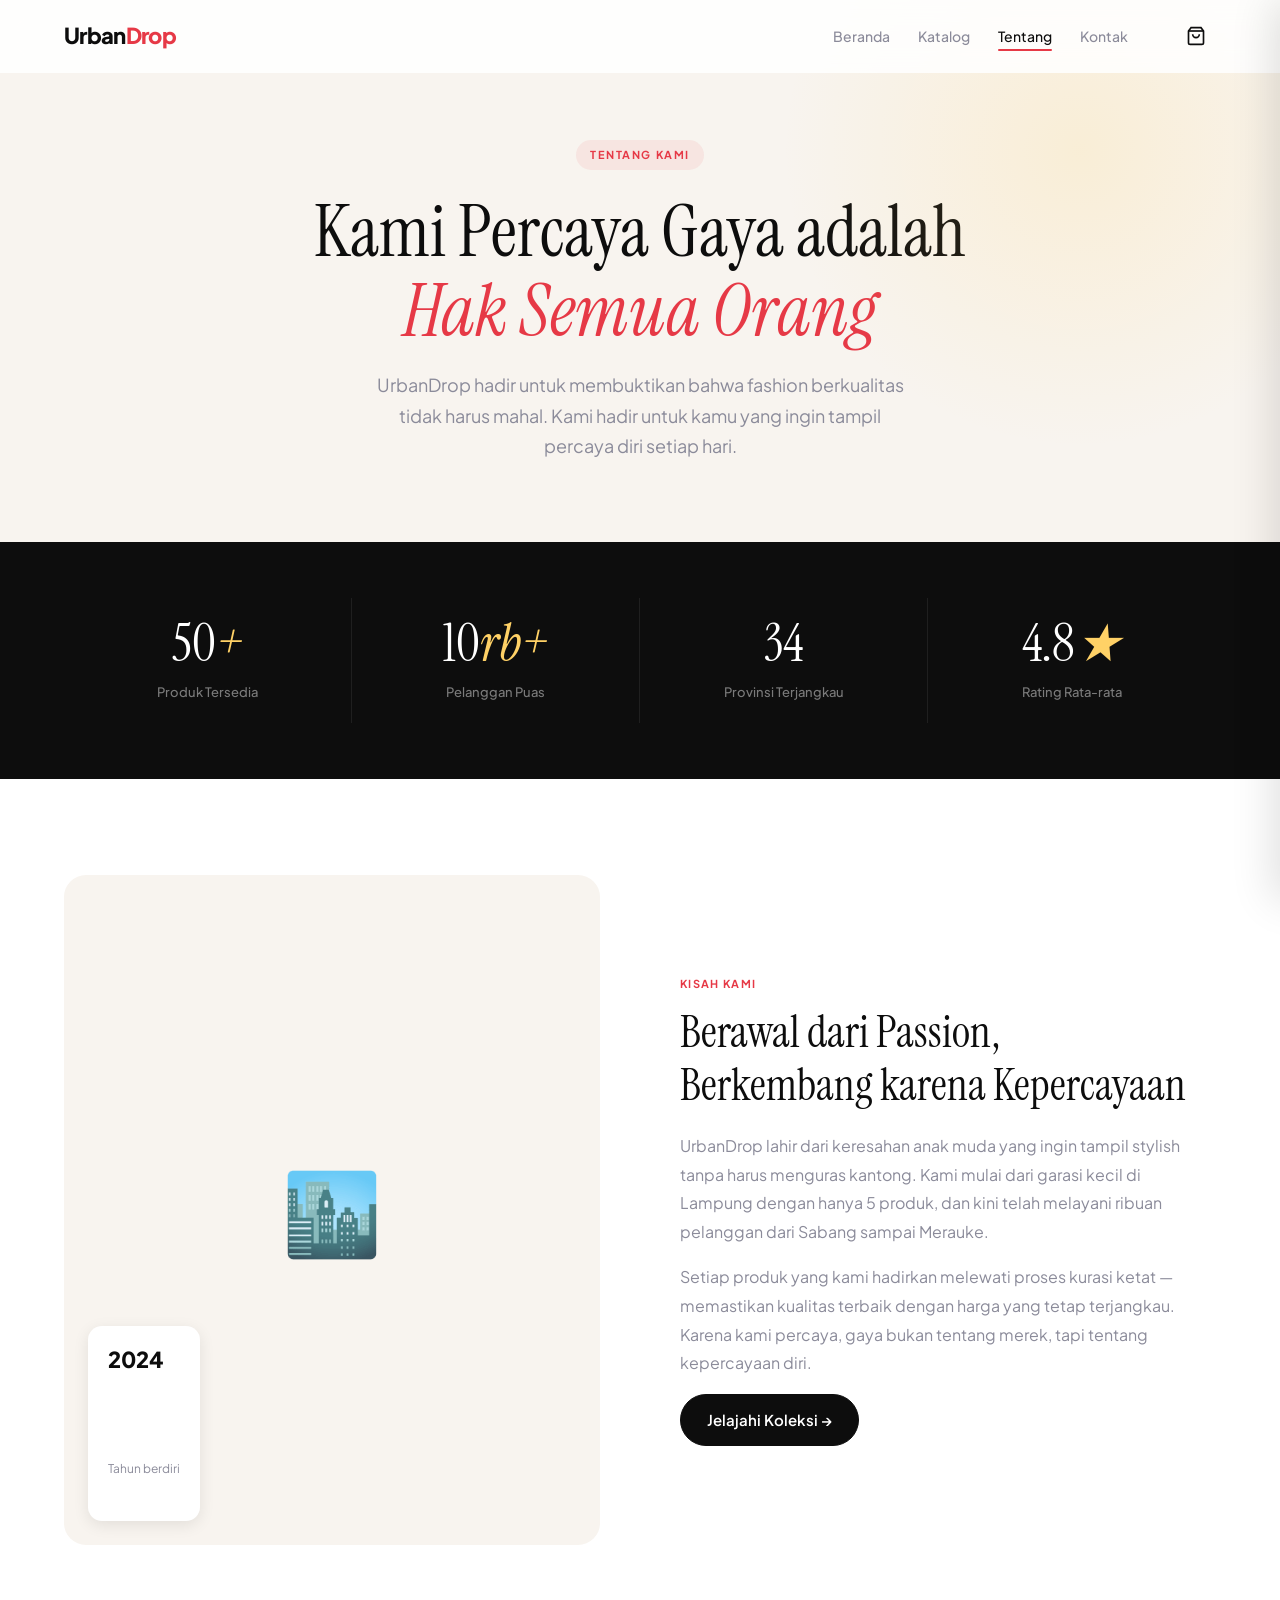
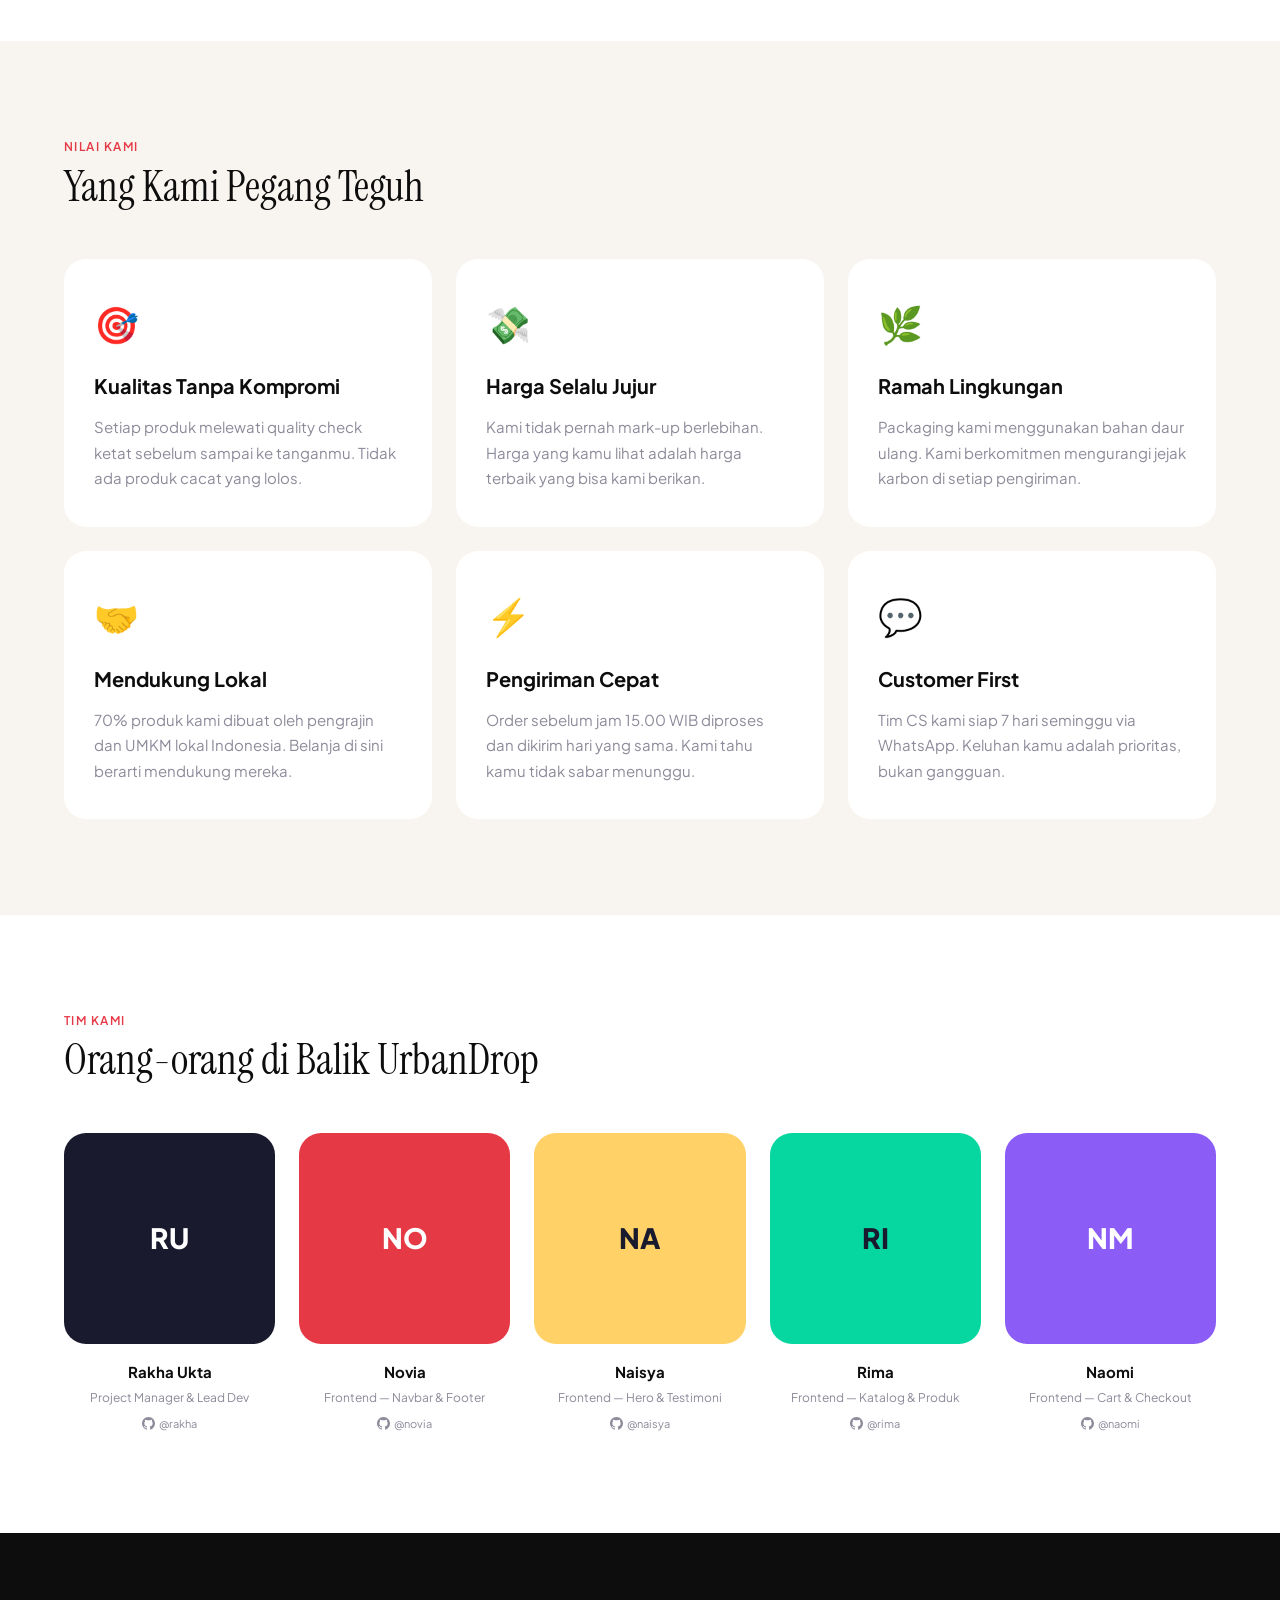
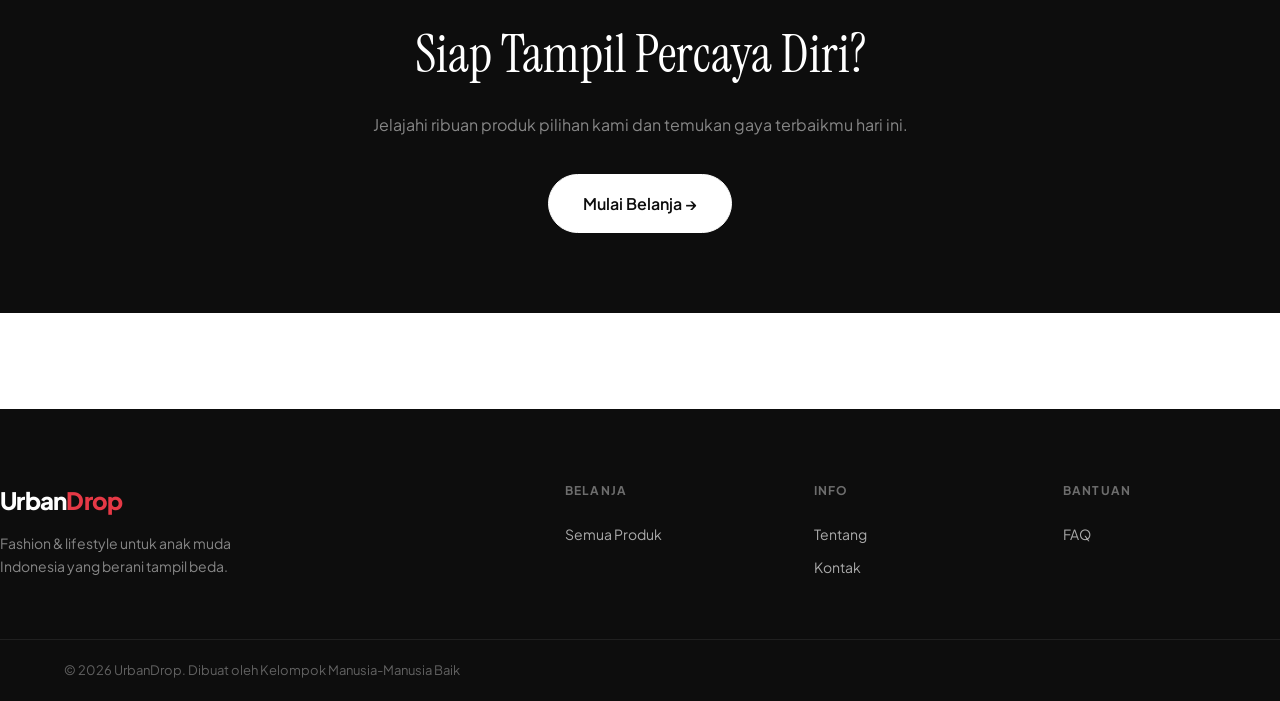
==== commit b9df927e: "fixed : footer texts" ====
--- a/pages/about.html
+++ b/pages/about.html
@@ -483,7 +483,7 @@
         <div class="footer__col"><h4>Bantuan</h4><a href="#">FAQ</a></div>
       </div>
     </div>
-    <div class="footer__bottom"><div class="container"><p>© 2026 UrbanDrop. Dibuat dengan ❤️ oleh Tim 5.</p></div></div>
+    <div class="footer__bottom"><div class="container"><p>© 2026 UrbanDrop. Dibuat oleh Kelompok Manusia-Manusia Baik</p></div></div>
   </footer>
 
   <div class="cart-overlay" id="cartOverlay"></div>
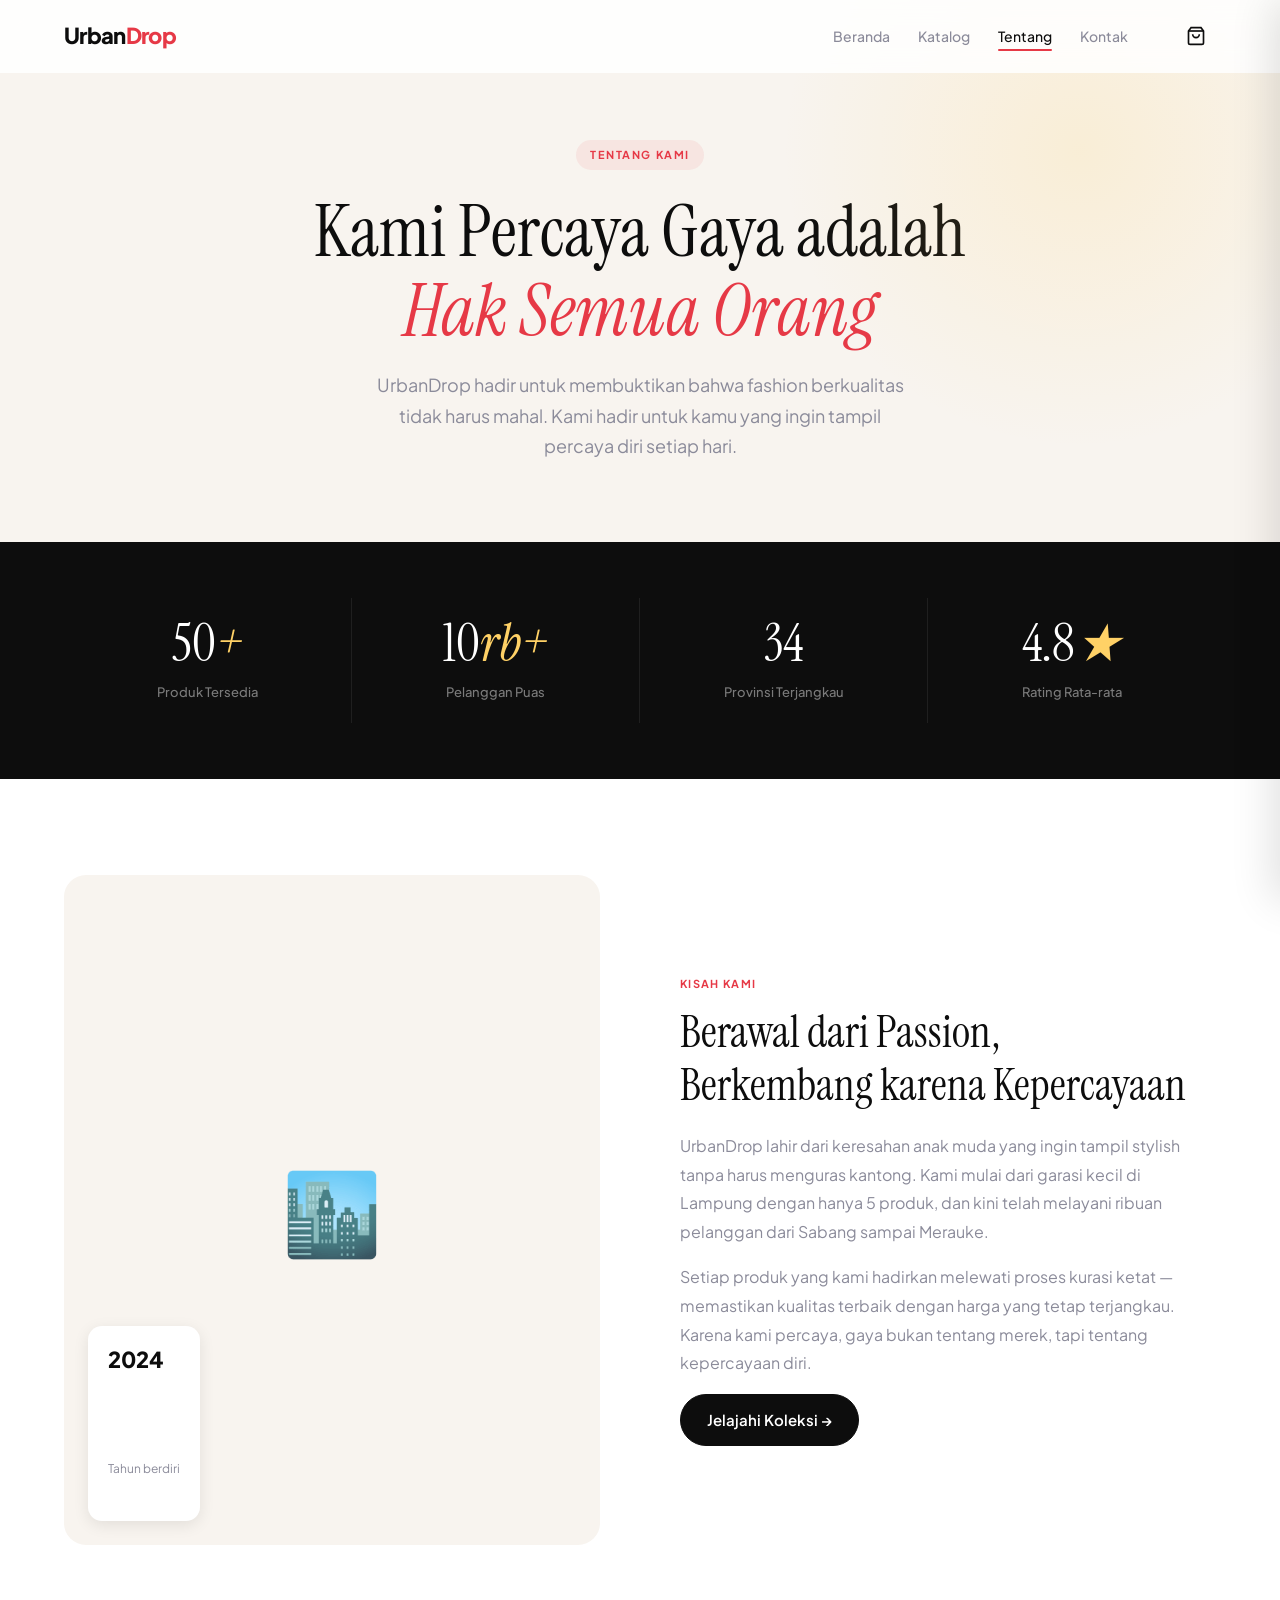
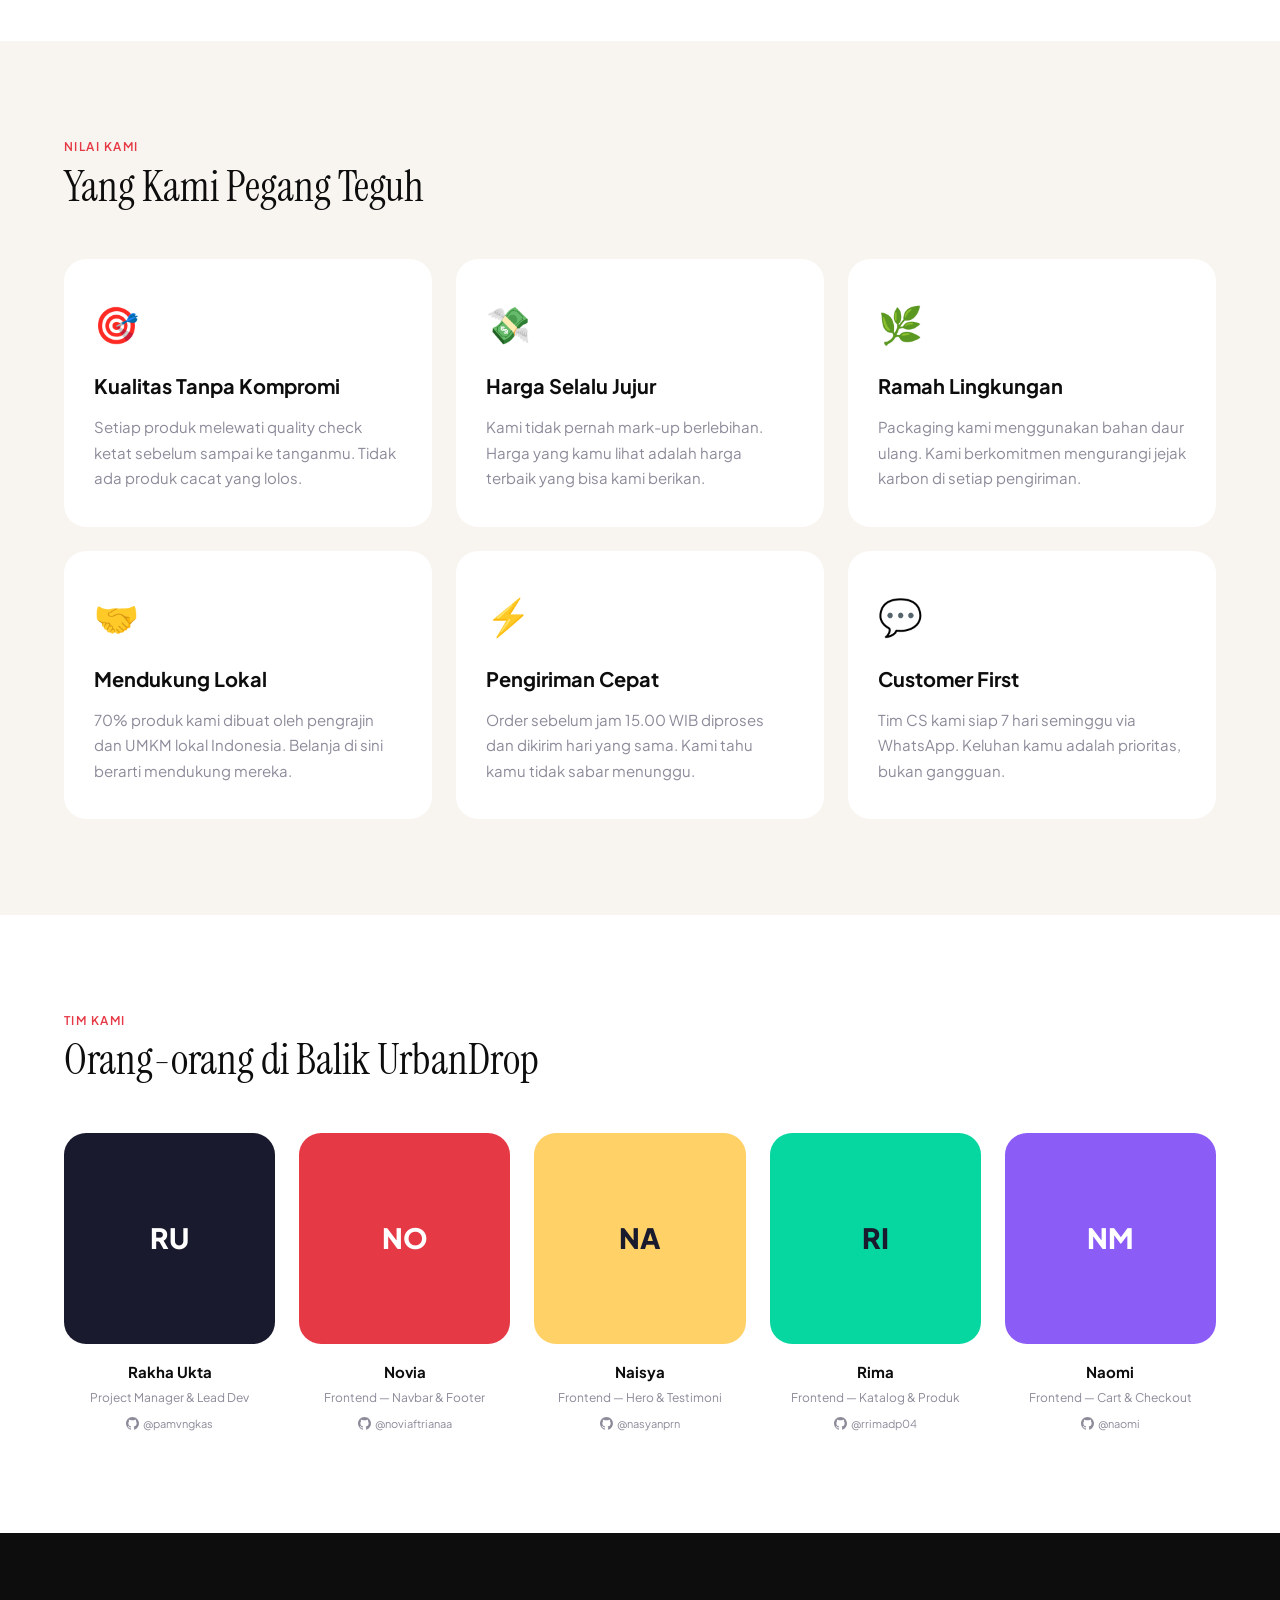
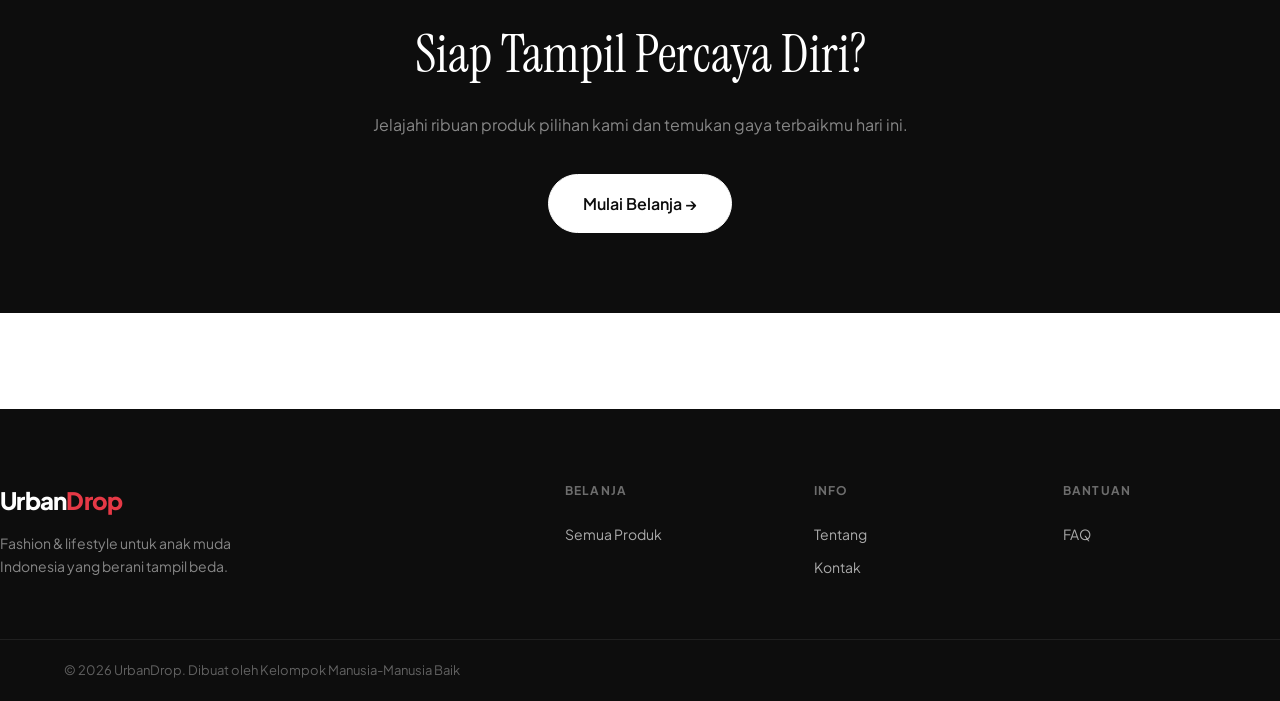
==== commit 19a3b02a: "fixed : github linked account" ====
--- a/pages/about.html
+++ b/pages/about.html
@@ -418,7 +418,7 @@
           <p class="team-card__role">Project Manager &amp; Lead Dev</p>
           <a href="https://github.com" class="team-card__github" target="_blank">
             <svg width="13" height="13" viewBox="0 0 24 24" fill="currentColor"><path d="M12 0c-6.626 0-12 5.373-12 12 0 5.302 3.438 9.8 8.207 11.387.599.111.793-.261.793-.577v-2.234c-3.338.726-4.033-1.416-4.033-1.416-.546-1.387-1.333-1.756-1.333-1.756-1.089-.745.083-.729.083-.729 1.205.084 1.839 1.237 1.839 1.237 1.07 1.834 2.807 1.304 3.492.997.107-.775.418-1.305.762-1.604-2.665-.305-5.467-1.334-5.467-5.931 0-1.311.469-2.381 1.236-3.221-.124-.303-.535-1.524.117-3.176 0 0 1.008-.322 3.301 1.23.957-.266 1.983-.399 3.003-.404 1.02.005 2.047.138 3.006.404 2.291-1.552 3.297-1.23 3.297-1.23.653 1.653.242 2.874.118 3.176.77.84 1.235 1.911 1.235 3.221 0 4.609-2.807 5.624-5.479 5.921.43.372.823 1.102.823 2.222v3.293c0 .319.192.694.801.576 4.765-1.589 8.199-6.086 8.199-11.386 0-6.627-5.373-12-12-12z"/></svg>
-            @rakha
+            @pamvngkas
           </a>
         </div>
         <div class="team-card" data-animate data-delay="0.15">
@@ -427,7 +427,7 @@
           <p class="team-card__role">Frontend — Navbar &amp; Footer</p>
           <a href="https://github.com" class="team-card__github" target="_blank">
             <svg width="13" height="13" viewBox="0 0 24 24" fill="currentColor"><path d="M12 0c-6.626 0-12 5.373-12 12 0 5.302 3.438 9.8 8.207 11.387.599.111.793-.261.793-.577v-2.234c-3.338.726-4.033-1.416-4.033-1.416-.546-1.387-1.333-1.756-1.333-1.756-1.089-.745.083-.729.083-.729 1.205.084 1.839 1.237 1.839 1.237 1.07 1.834 2.807 1.304 3.492.997.107-.775.418-1.305.762-1.604-2.665-.305-5.467-1.334-5.467-5.931 0-1.311.469-2.381 1.236-3.221-.124-.303-.535-1.524.117-3.176 0 0 1.008-.322 3.301 1.23.957-.266 1.983-.399 3.003-.404 1.02.005 2.047.138 3.006.404 2.291-1.552 3.297-1.23 3.297-1.23.653 1.653.242 2.874.118 3.176.77.84 1.235 1.911 1.235 3.221 0 4.609-2.807 5.624-5.479 5.921.43.372.823 1.102.823 2.222v3.293c0 .319.192.694.801.576 4.765-1.589 8.199-6.086 8.199-11.386 0-6.627-5.373-12-12-12z"/></svg>
-            @novia
+            @noviaftrianaa
           </a>
         </div>
         <div class="team-card" data-animate data-delay="0.2">
@@ -436,7 +436,7 @@
           <p class="team-card__role">Frontend — Hero &amp; Testimoni</p>
           <a href="https://github.com" class="team-card__github" target="_blank">
             <svg width="13" height="13" viewBox="0 0 24 24" fill="currentColor"><path d="M12 0c-6.626 0-12 5.373-12 12 0 5.302 3.438 9.8 8.207 11.387.599.111.793-.261.793-.577v-2.234c-3.338.726-4.033-1.416-4.033-1.416-.546-1.387-1.333-1.756-1.333-1.756-1.089-.745.083-.729.083-.729 1.205.084 1.839 1.237 1.839 1.237 1.07 1.834 2.807 1.304 3.492.997.107-.775.418-1.305.762-1.604-2.665-.305-5.467-1.334-5.467-5.931 0-1.311.469-2.381 1.236-3.221-.124-.303-.535-1.524.117-3.176 0 0 1.008-.322 3.301 1.23.957-.266 1.983-.399 3.003-.404 1.02.005 2.047.138 3.006.404 2.291-1.552 3.297-1.23 3.297-1.23.653 1.653.242 2.874.118 3.176.77.84 1.235 1.911 1.235 3.221 0 4.609-2.807 5.624-5.479 5.921.43.372.823 1.102.823 2.222v3.293c0 .319.192.694.801.576 4.765-1.589 8.199-6.086 8.199-11.386 0-6.627-5.373-12-12-12z"/></svg>
-            @naisya
+            @nasyanprn
           </a>
         </div>
         <div class="team-card" data-animate data-delay="0.25">
@@ -445,7 +445,7 @@
           <p class="team-card__role">Frontend — Katalog &amp; Produk</p>
           <a href="https://github.com" class="team-card__github" target="_blank">
             <svg width="13" height="13" viewBox="0 0 24 24" fill="currentColor"><path d="M12 0c-6.626 0-12 5.373-12 12 0 5.302 3.438 9.8 8.207 11.387.599.111.793-.261.793-.577v-2.234c-3.338.726-4.033-1.416-4.033-1.416-.546-1.387-1.333-1.756-1.333-1.756-1.089-.745.083-.729.083-.729 1.205.084 1.839 1.237 1.839 1.237 1.07 1.834 2.807 1.304 3.492.997.107-.775.418-1.305.762-1.604-2.665-.305-5.467-1.334-5.467-5.931 0-1.311.469-2.381 1.236-3.221-.124-.303-.535-1.524.117-3.176 0 0 1.008-.322 3.301 1.23.957-.266 1.983-.399 3.003-.404 1.02.005 2.047.138 3.006.404 2.291-1.552 3.297-1.23 3.297-1.23.653 1.653.242 2.874.118 3.176.77.84 1.235 1.911 1.235 3.221 0 4.609-2.807 5.624-5.479 5.921.43.372.823 1.102.823 2.222v3.293c0 .319.192.694.801.576 4.765-1.589 8.199-6.086 8.199-11.386 0-6.627-5.373-12-12-12z"/></svg>
-            @rima
+            @rrimadp04
           </a>
         </div>
         <div class="team-card" data-animate data-delay="0.3">
